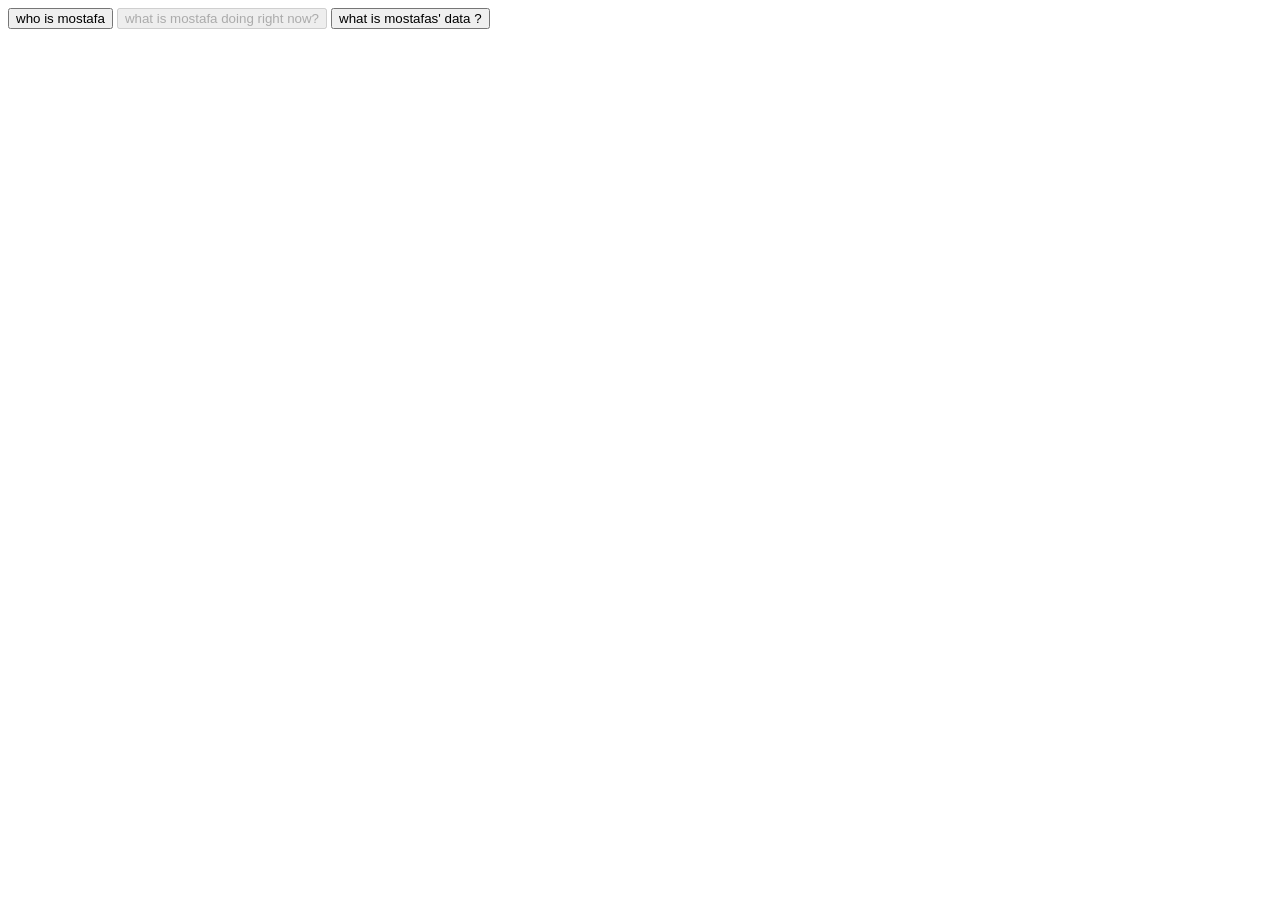
==== main.html @ 5cb15446 "Merge branch 'main' of https://github.com/ms1a-eng/adidasXmostafa" ====
<!DOCTYPE html>
<html>
    <head>
        <link rel="stylesheet" href="styles.css">
        <title> 
            adidas x mostafa
        </title>
    </head>
    <body>
        <main>
            <nav class="nav-button"> 
                <a href ="Pages/about.html" ><button type="button" data-target='about'> who is mostafa </button></a>
                <button disabled type="button"> what is mostafa doing right now? </button>
                
                <a href="Pages/data.html">
                <button type="button" data-target="mostafas'Data"> what is mostafas' data ? </button>
                </a>
            </nav>
        </main>
    </body>
</html>
---- styles.css ----
.nav-button button
{
margin-top: "100px";
}
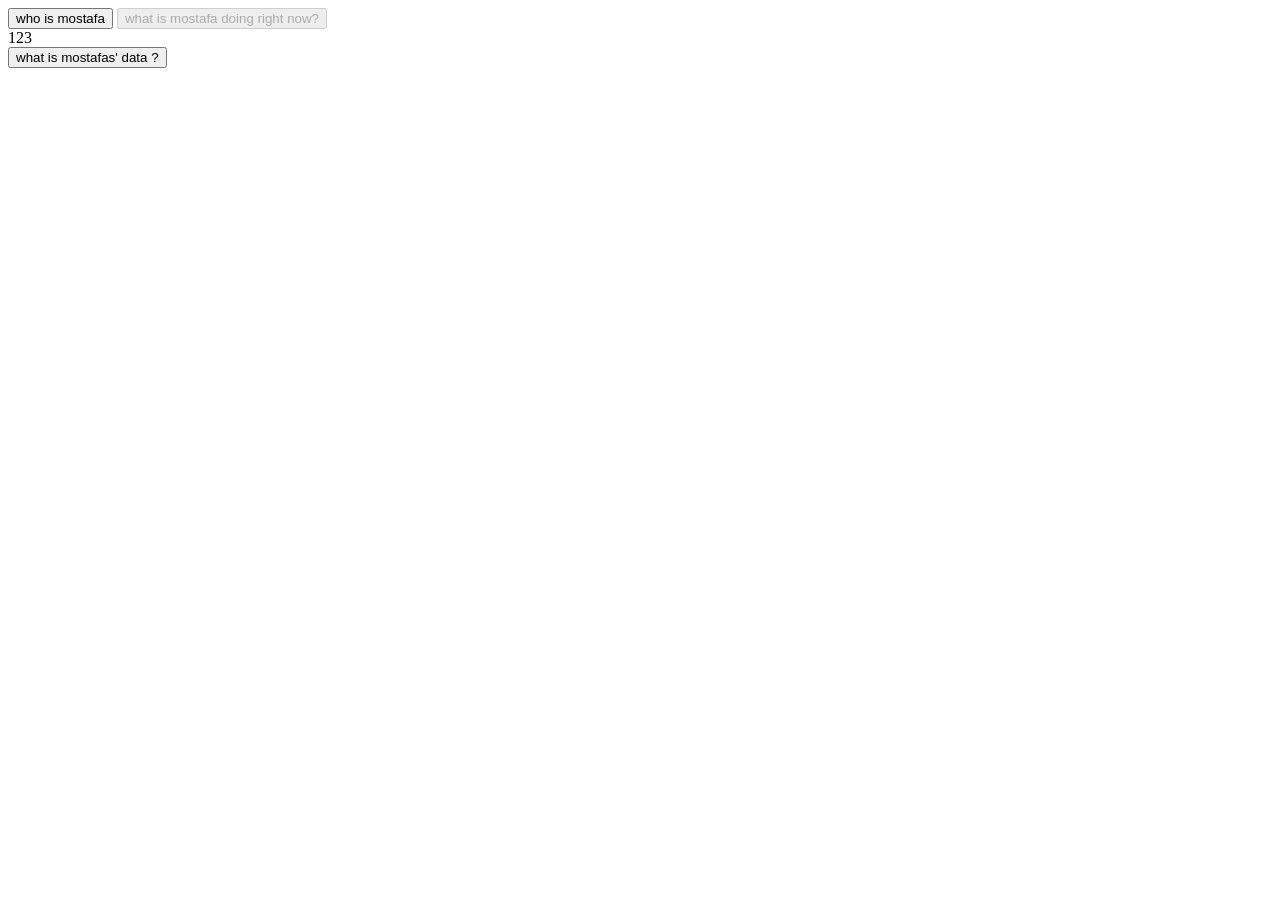
==== commit 277eac94: "update" ====
--- a/main.html
+++ b/main.html
@@ -11,7 +11,7 @@
             <nav class="nav-button"> 
                 <a href ="Pages/about.html" ><button type="button" data-target='about'> who is mostafa </button></a>
                 <button disabled type="button"> what is mostafa doing right now? </button>
-                
+                <div>123</div>
                 <a href="Pages/data.html">
                 <button type="button" data-target="mostafas'Data"> what is mostafas' data ? </button>
                 </a>
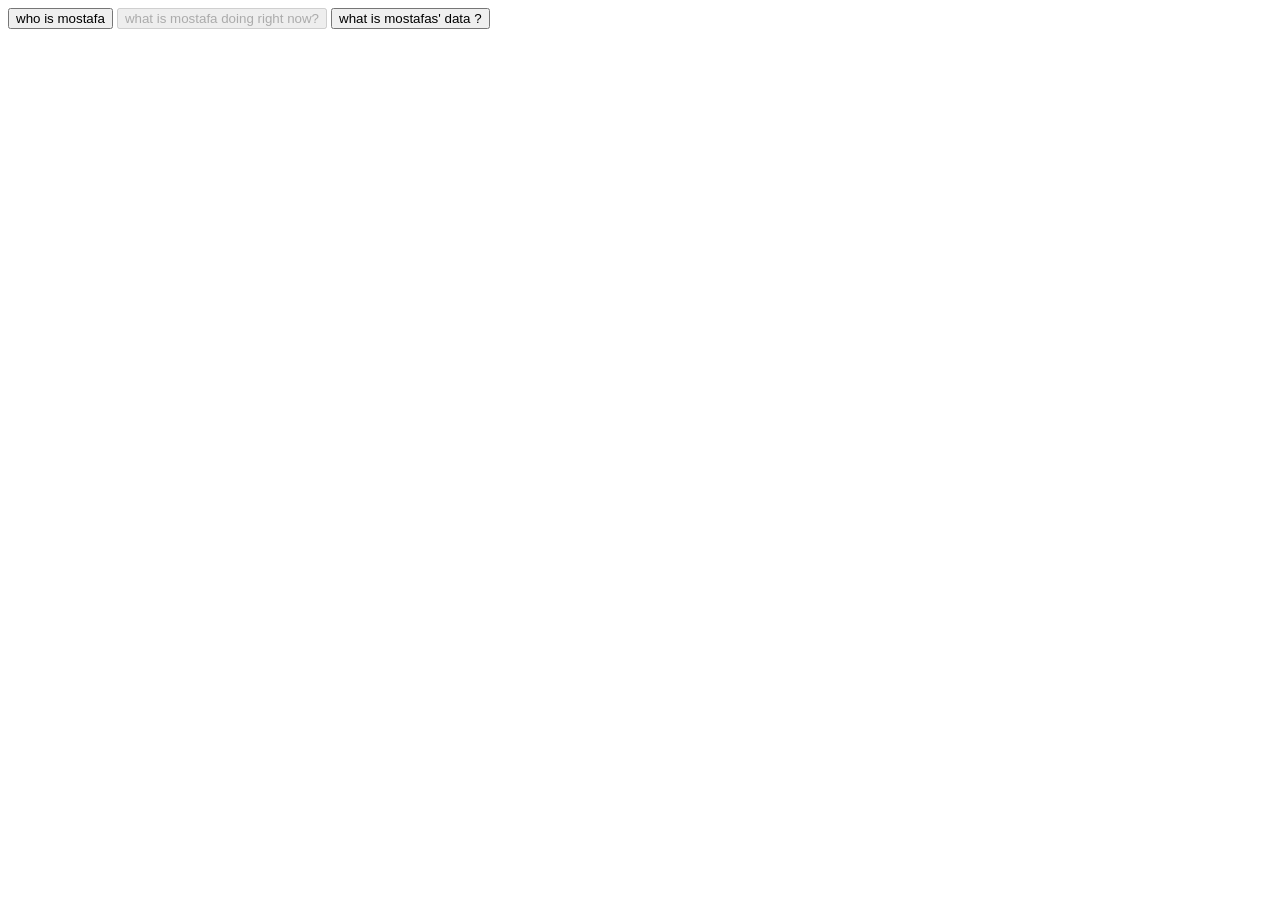
==== commit d4f594b4: "Updating the page MathCourse.html" ====
--- a/main.html
+++ b/main.html
@@ -9,9 +9,8 @@
     <body>
         <main>
             <nav class="nav-button"> 
-                <a href ="Pages/about.html" ><button type="button" data-target='about'> who is mostafa </button></a>
+                <a href ="Pages/MathCourse.html" ><button type="button" data-target='about'> who is mostafa </button></a>
                 <button disabled type="button"> what is mostafa doing right now? </button>
-                <div>123</div>
                 <a href="Pages/data.html">
                 <button type="button" data-target="mostafas'Data"> what is mostafas' data ? </button>
                 </a>
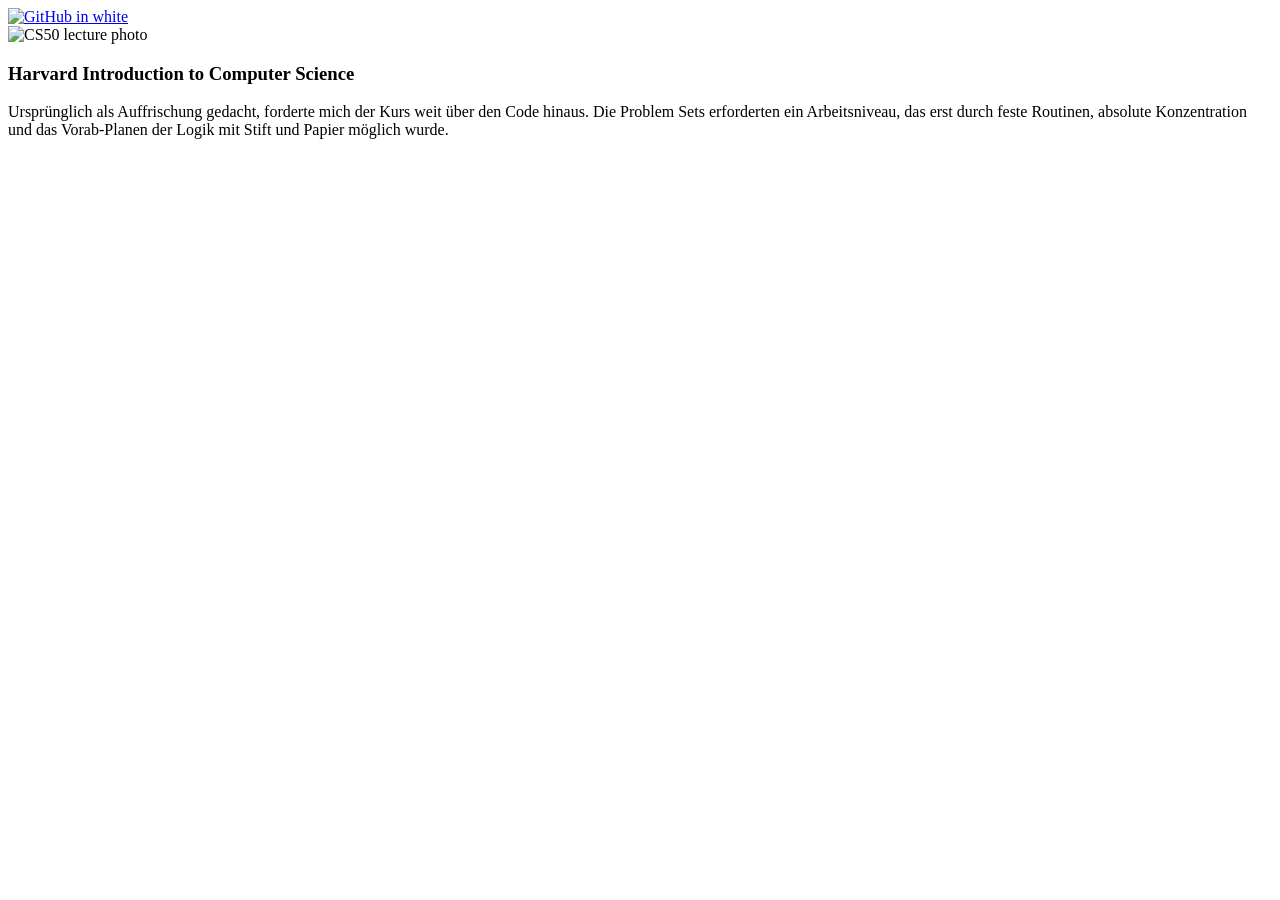
==== commit 187a6db8: "bidler hinzugefügt sowie paar Anpassungen an main.html" ====
--- a/main.html
+++ b/main.html
@@ -8,13 +8,21 @@
     </head>
     <body>
         <main>
-            <nav class="nav-button"> 
-                <a href ="Pages/MathCourse.html" ><button type="button" data-target='about'> who is mostafa </button></a>
-                <button disabled type="button"> what is mostafa doing right now? </button>
-                <a href="Pages/data.html">
-                <button type="button" data-target="mostafas'Data"> what is mostafas' data ? </button>
-                </a>
-            </nav>
+                <a href ="https://github.com/ms1a-eng" ><img src="Bilder/GitHub.png" alt="GitHub in white"></a>
+
+                <article class="card">
+                    <div class="media">
+                        <img src="Bilder/CS50.png" alt="CS50 lecture photo">
+                    </div>
+                    <div class="content">
+                    <h3 class="title">Harvard Introduction to Computer Science</h3>
+                        <p class="text"> Ursprünglich als Auffrischung gedacht, forderte 
+                            mich der Kurs weit über den Code hinaus. Die Problem Sets erforderten ein Arbeitsniveau,
+                            das erst durch feste Routinen, absolute Konzentration und das Vorab-Planen der Logik mit Stift und 
+                            Papier möglich wurde.
+                        </p>
+                    </div>
+                </article>
         </main>
     </body>
 </html>
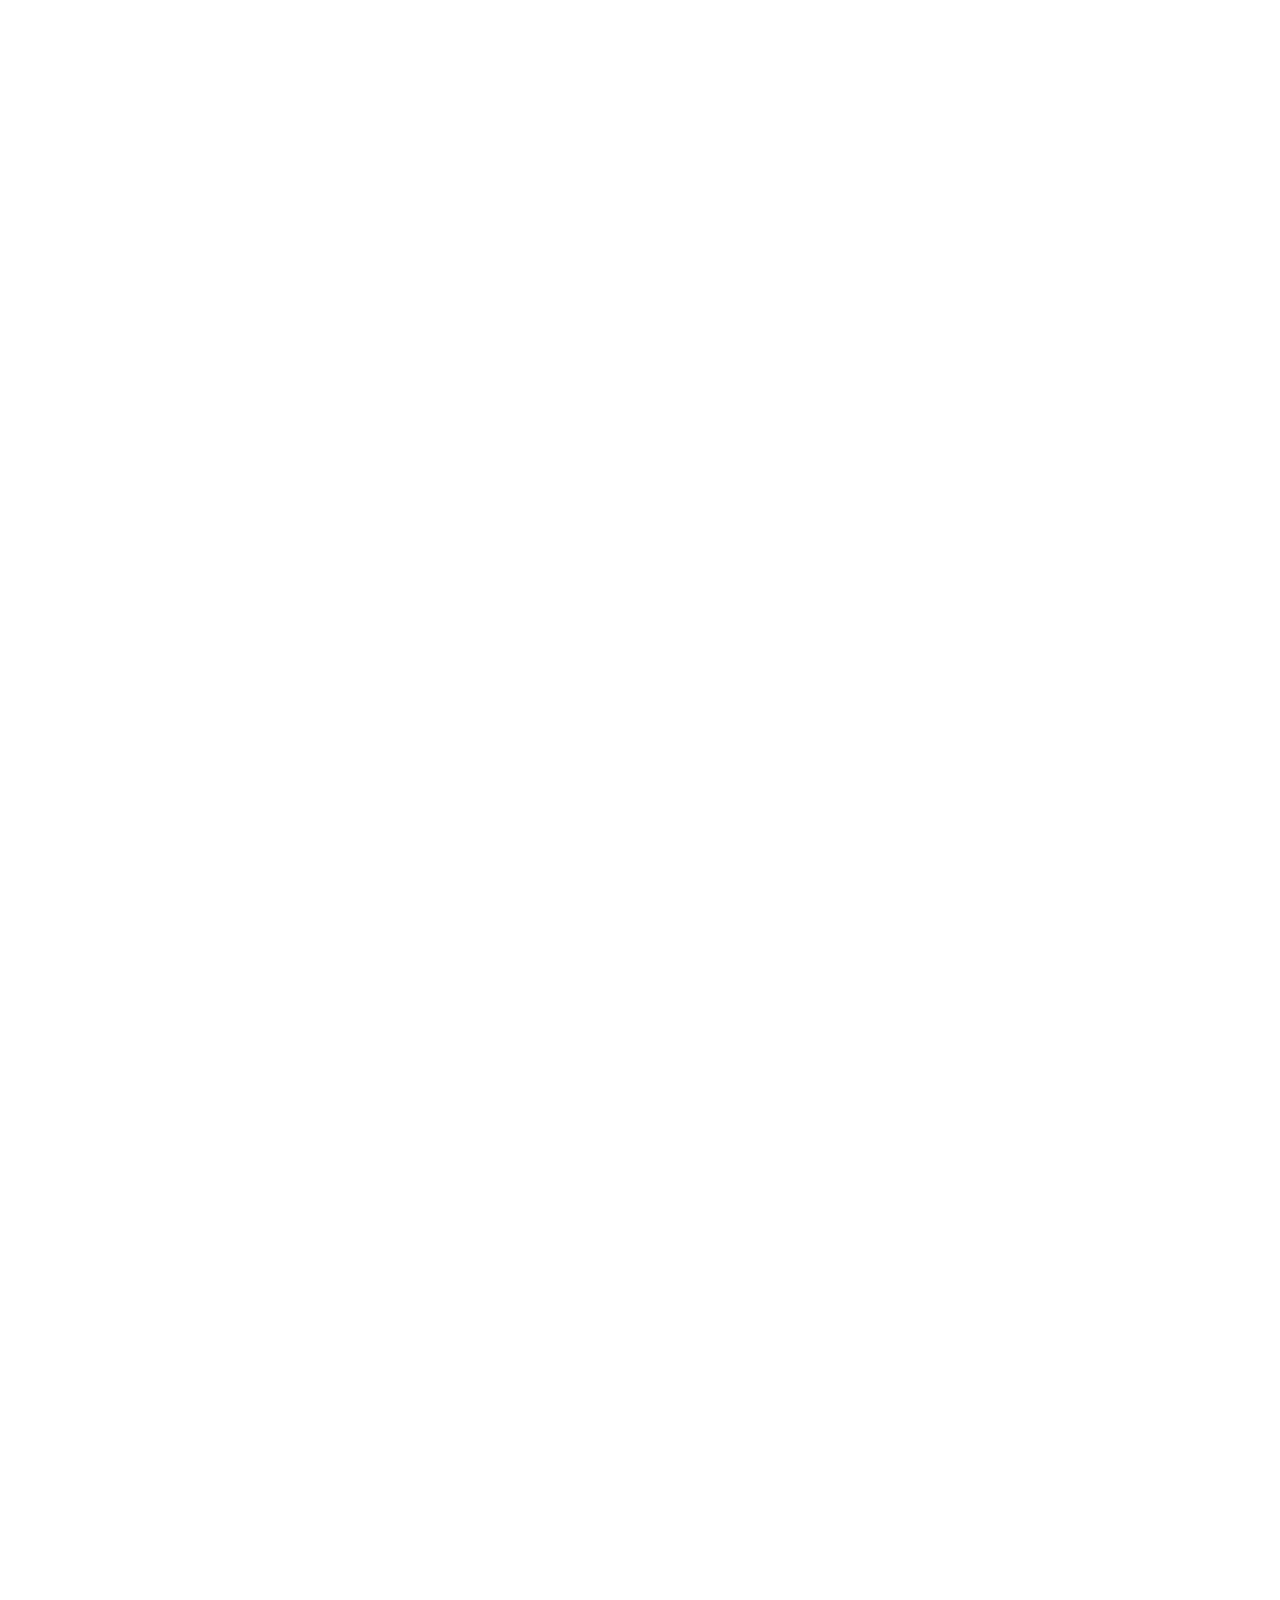
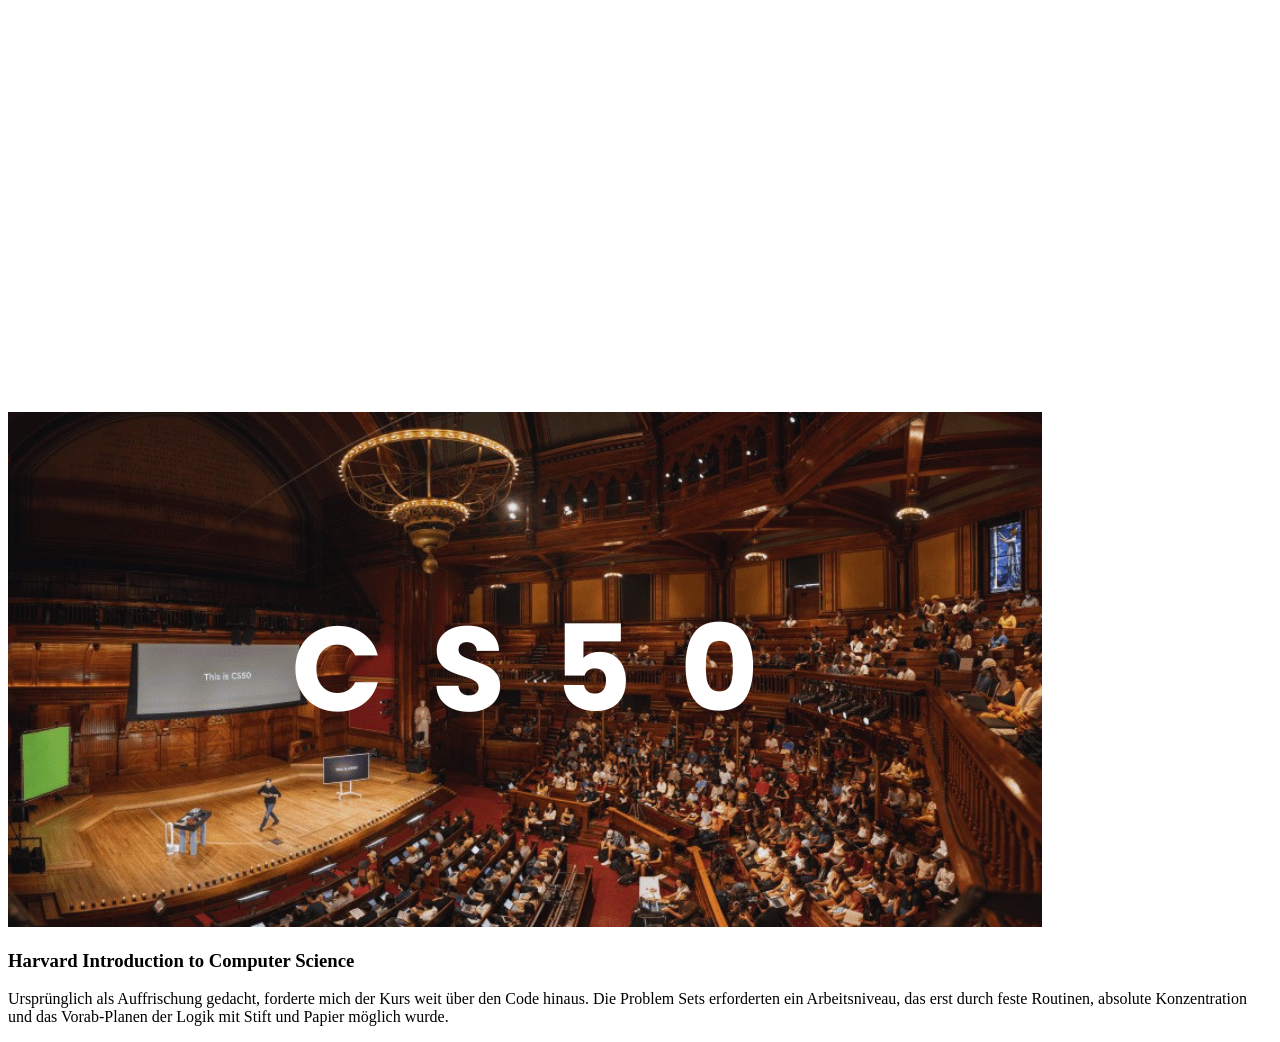
==== commit 5450f71a: "main html passned" ====
--- a/main.html
+++ b/main.html
@@ -8,7 +8,7 @@
     </head>
     <body>
         <main>
-                <a href ="https://github.com/ms1a-eng" ><img src="Bilder/GitHub.png" alt="GitHub in white"></a>
+                <a class="githubLink" href ="https://github.com/ms1a-eng" target="_blank" rel="noopener noreferrer"><img class="githubIcon" src="Bilder/GitHub.png" alt="GitHub in white"></a>
 
                 <article class="card">
                     <div class="media">
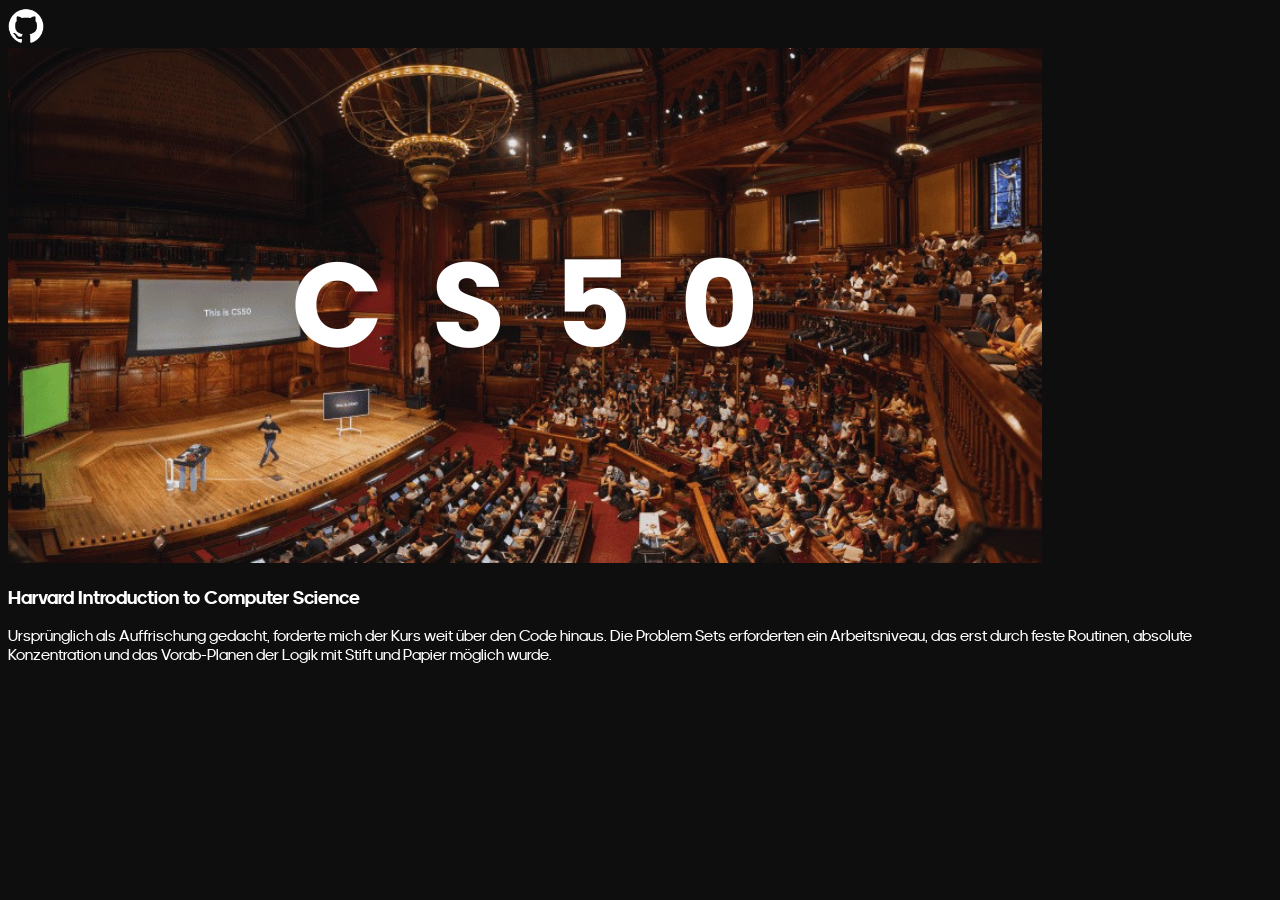
==== commit bcf75389: "schrift hinzufgefüt sowie root und transiation" ====
--- a/main.html
+++ b/main.html
@@ -12,7 +12,7 @@
 
                 <article class="card">
                     <div class="media">
-                        <img src="Bilder/CS50.png" alt="CS50 lecture photo">
+                        <img id="cs50" src="Bilder/CS50.png" alt="CS50 lecture photo">
                     </div>
                     <div class="content">
                     <h3 class="title">Harvard Introduction to Computer Science</h3>
--- a/styles.css
+++ b/styles.css
@@ -1,4 +1,37 @@
-.nav-button button
+@font-face {
+    font-family: "adifont";
+    font-weight: bold;
+    src: url(schrift/adineuepro-boldweb.woff) format("woff");
+}
+@font-face {
+    font-family: "adifont";
+    font-weight: normal;
+    src: url(schrift/adineuepro-regularweb.woff) format("woff");
+}
+
+body
 {
-margin-top: "100px";
+    background-color: var(--bg-main);
+    color: var(--text-color);
+    font-family: "adifont", sans-serif;
+}
+
+.githubIcon 
+{
+    width: 36px;
+    height: 36px;
+}
+
+
+#cs50 /*später!*/
+{
+    transform: var(--smooth-transition);
+}
+
+:root
+{
+    --bg-main: #0e0e0e;
+    --text-color: white;
+    --elgant-line: rgba(255,255,255, 0.5);
+    --smooth-transition: transform 0.6, cubic-bezier(0.16, 1, 0.3, 1);
 }
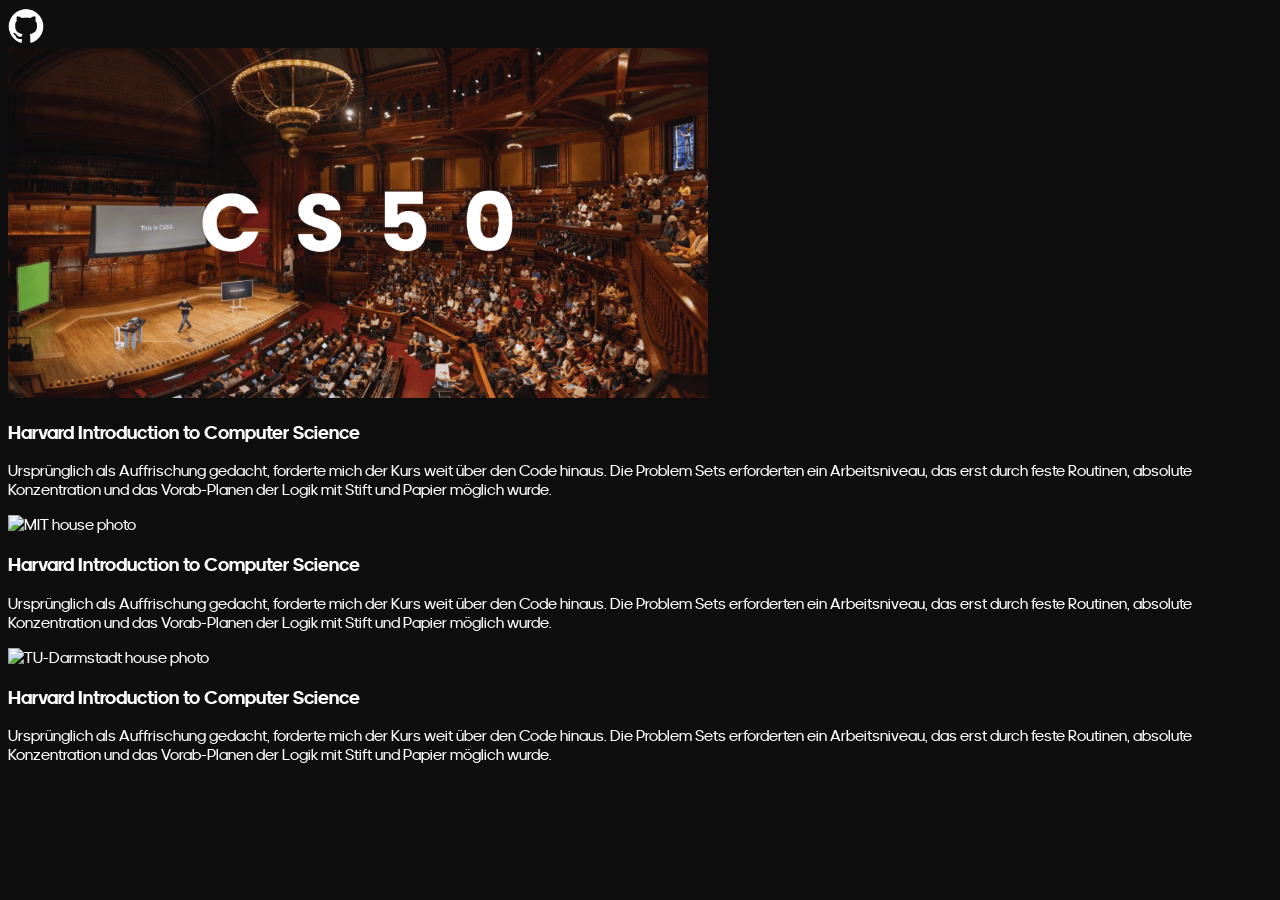
==== commit 3a25bd9b: "Add the Flex structure for the cards" ====
--- a/main.html
+++ b/main.html
@@ -8,7 +8,7 @@
     </head>
     <body>
         <main>
-                <a class="githubLink" href ="https://github.com/ms1a-eng" target="_blank" rel="noopener noreferrer"><img class="githubIcon" src="Bilder/GitHub.png" alt="GitHub in white"></a>
+            <a class="githubLink" href ="https://github.com/ms1a-eng" target="_blank" rel="noopener noreferrer"><img class="githubIcon" src="Bilder/GitHub.png" alt="GitHub in white"></a>
 
                 <article class="card">
                     <div class="media">
@@ -23,6 +23,39 @@
                         </p>
                     </div>
                 </article>
-        </main>
-    </body>
+
+                <article class="card">
+                    <div class="media">
+                        <img src="Bilder/MIT.png" alt="MIT house photo">
+                    </div>
+                    <div class="content">
+                    <h3 class="title">Harvard Introduction to Computer Science</h3>
+                        <p class="text"> Ursprünglich als Auffrischung gedacht, forderte 
+                            mich der Kurs weit über den Code hinaus. Die Problem Sets erforderten ein Arbeitsniveau,
+                            das erst durch feste Routinen, absolute Konzentration und das Vorab-Planen der Logik mit Stift und 
+                            Papier möglich wurde.
+                        </p>
+                    </div>
+                </article>
+
+                <article class="card">
+                    <div class="media">
+                        <img src="Bilder/TU-Darmstadt.png" alt="TU-Darmstadt house photo">
+                    </div>
+                    <div class="content">
+                    <h3 class="title">Harvard Introduction to Computer Science</h3>
+                        <p class="text"> Ursprünglich als Auffrischung gedacht, forderte 
+                            mich der Kurs weit über den Code hinaus. Die Problem Sets erforderten ein Arbeitsniveau,
+                            das erst durch feste Routinen, absolute Konzentration und das Vorab-Planen der Logik mit Stift und 
+                            Papier möglich wurde.
+                        </p>
+                    </div>
+                </article>
+            </div>
+
+        <div class ="changing" data-info = "WIP Hier werden die buttons eingebaut für das wechseln" > 
+
+        </div>
+    </main>
+</body>
 </html>
--- a/styles.css
+++ b/styles.css
@@ -1,3 +1,14 @@
+:root
+{
+    --bg-main: #0e0e0e;
+    --text-color: white;
+    --elgant-line: rgba(255,255,255, 0.5);
+    --smooth-transition: transform 0.6, cubic-bezier(0.16, 1, 0.3, 1);
+}
+*, *::before, *::after{
+    box-sizing: border-box;
+}
+
 @font-face {
     font-family: "adifont";
     font-weight: bold;
@@ -25,13 +36,30 @@
 
 #cs50 /*später!*/
 {
+    width: 700px;
+    height: 350px;
     transform: var(--smooth-transition);
 }
 
-:root
-{
-    --bg-main: #0e0e0e;
-    --text-color: white;
-    --elgant-line: rgba(255,255,255, 0.5);
-    --smooth-transition: transform 0.6, cubic-bezier(0.16, 1, 0.3, 1);
-}+.nav-button button{
+    margin-top: "100px";
+}
+
+.cards-container{
+    display: flex;
+    flex-flow: row nowrap;
+
+    justify-content: center space-around; 
+}
+
+.card{
+    display: flex; 
+    flex-flow: column nowrap;
+    height: "300px";
+}
+
+.media{
+    width:"100%";
+    aspect-ratio:"2/1";
+    object-fit: "cover";
+}
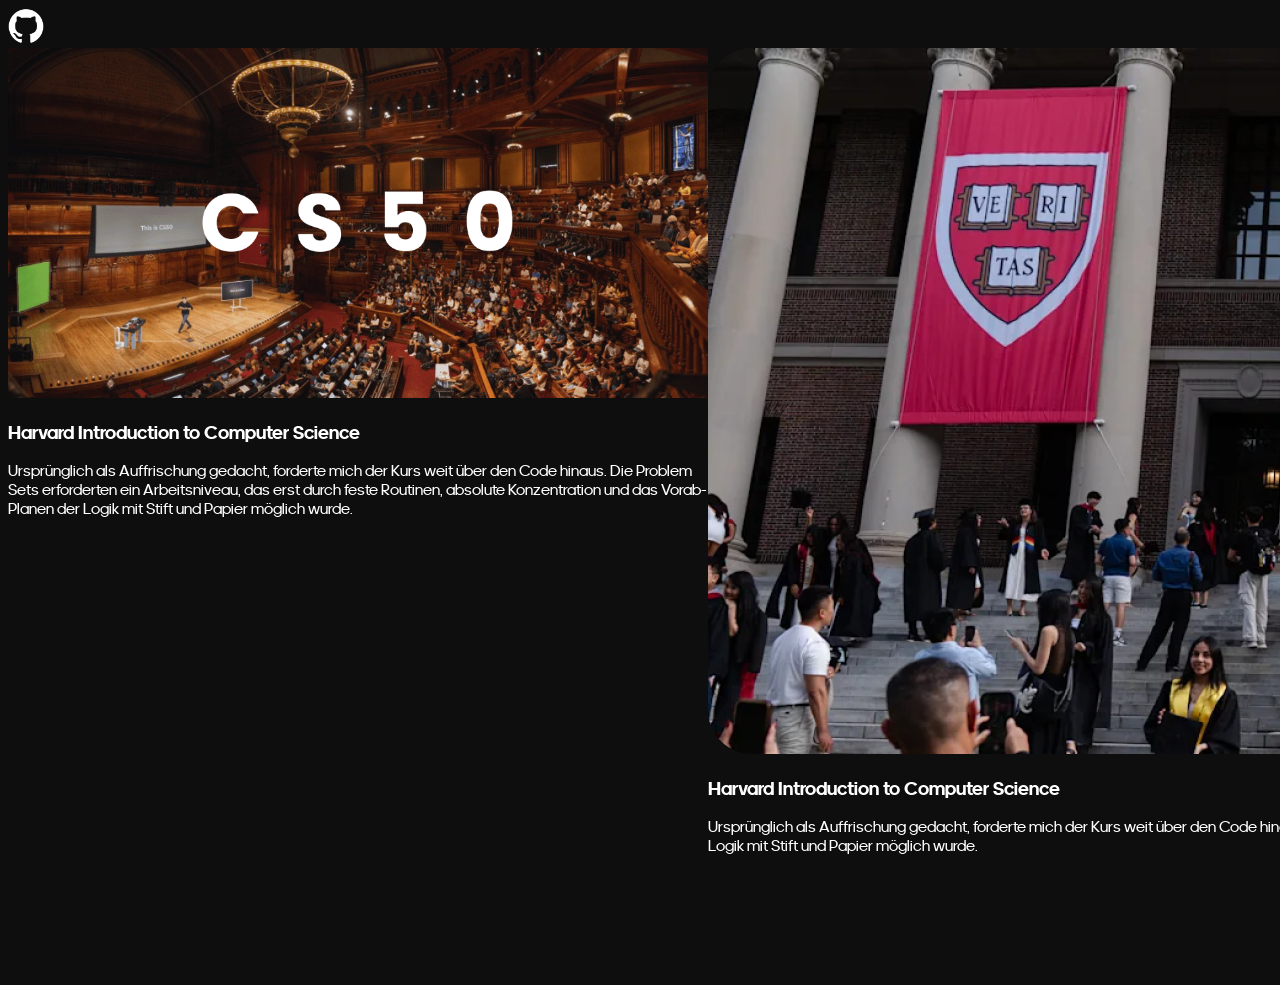
==== commit 5e87c4aa: "Fixed the missing cards-container in main.html" ====
--- a/main.html
+++ b/main.html
@@ -9,50 +9,50 @@
     <body>
         <main>
             <a class="githubLink" href ="https://github.com/ms1a-eng" target="_blank" rel="noopener noreferrer"><img class="githubIcon" src="Bilder/GitHub.png" alt="GitHub in white"></a>
+                <div class = "cards-container">
+                    <article class="card">
+                        <div class="media">
+                            <img id="cs50" src="Bilder/CS50.png" alt="CS50 lecture photo">
+                        </div>
+                        <div class="content">
+                        <h3 class="title">Harvard Introduction to Computer Science</h3>
+                            <p class="text"> Ursprünglich als Auffrischung gedacht, forderte 
+                                mich der Kurs weit über den Code hinaus. Die Problem Sets erforderten ein Arbeitsniveau,
+                                das erst durch feste Routinen, absolute Konzentration und das Vorab-Planen der Logik mit Stift und 
+                                Papier möglich wurde.
+                            </p>
+                        </div>
+                    </article>
 
-                <article class="card">
-                    <div class="media">
-                        <img id="cs50" src="Bilder/CS50.png" alt="CS50 lecture photo">
-                    </div>
-                    <div class="content">
-                    <h3 class="title">Harvard Introduction to Computer Science</h3>
-                        <p class="text"> Ursprünglich als Auffrischung gedacht, forderte 
-                            mich der Kurs weit über den Code hinaus. Die Problem Sets erforderten ein Arbeitsniveau,
-                            das erst durch feste Routinen, absolute Konzentration und das Vorab-Planen der Logik mit Stift und 
-                            Papier möglich wurde.
-                        </p>
-                    </div>
-                </article>
+                    <article class="card">
+                        <div class="media">
+                            <img src="Bilder/MIT.png" alt="MIT house photo">
+                        </div>
+                        <div class="content">
+                        <h3 class="title">Harvard Introduction to Computer Science</h3>
+                            <p class="text"> Ursprünglich als Auffrischung gedacht, forderte 
+                                mich der Kurs weit über den Code hinaus. Die Problem Sets erforderten ein Arbeitsniveau,
+                                das erst durch feste Routinen, absolute Konzentration und das Vorab-Planen der Logik mit Stift und 
+                                Papier möglich wurde.
+                            </p>
+                        </div>
+                    </article>
 
-                <article class="card">
-                    <div class="media">
-                        <img src="Bilder/MIT.png" alt="MIT house photo">
-                    </div>
-                    <div class="content">
-                    <h3 class="title">Harvard Introduction to Computer Science</h3>
-                        <p class="text"> Ursprünglich als Auffrischung gedacht, forderte 
-                            mich der Kurs weit über den Code hinaus. Die Problem Sets erforderten ein Arbeitsniveau,
-                            das erst durch feste Routinen, absolute Konzentration und das Vorab-Planen der Logik mit Stift und 
-                            Papier möglich wurde.
-                        </p>
-                    </div>
-                </article>
-
-                <article class="card">
-                    <div class="media">
-                        <img src="Bilder/TU-Darmstadt.png" alt="TU-Darmstadt house photo">
-                    </div>
-                    <div class="content">
-                    <h3 class="title">Harvard Introduction to Computer Science</h3>
-                        <p class="text"> Ursprünglich als Auffrischung gedacht, forderte 
-                            mich der Kurs weit über den Code hinaus. Die Problem Sets erforderten ein Arbeitsniveau,
-                            das erst durch feste Routinen, absolute Konzentration und das Vorab-Planen der Logik mit Stift und 
-                            Papier möglich wurde.
-                        </p>
-                    </div>
-                </article>
+                    <article class="card">
+                        <div class="media">
+                            <img src="Bilder/TU-Darmstadt.png" alt="TU-Darmstadt house photo">
+                        </div>
+                        <div class="content">
+                        <h3 class="title">Harvard Introduction to Computer Science</h3>
+                            <p class="text"> Ursprünglich als Auffrischung gedacht, forderte 
+                                mich der Kurs weit über den Code hinaus. Die Problem Sets erforderten ein Arbeitsniveau,
+                                das erst durch feste Routinen, absolute Konzentration und das Vorab-Planen der Logik mit Stift und 
+                                Papier möglich wurde.
+                            </p>
+                        </div>
+                    </article>
+                </div>
             </div>
-
         <div class ="changing" data-info = "WIP Hier werden die buttons eingebaut für das wechseln" > 
 
         </div>
--- a/styles.css
+++ b/styles.css
@@ -33,7 +33,6 @@
     height: 36px;
 }
 
-
 #cs50 /*später!*/
 {
     width: 700px;
@@ -41,15 +40,9 @@
     transform: var(--smooth-transition);
 }
 
-.nav-button button{
-    margin-top: "100px";
-}
-
 .cards-container{
     display: flex;
-    flex-flow: row nowrap;
-
-    justify-content: center space-around; 
+    flex-flow: row nowrap; 
 }
 
 .card{
